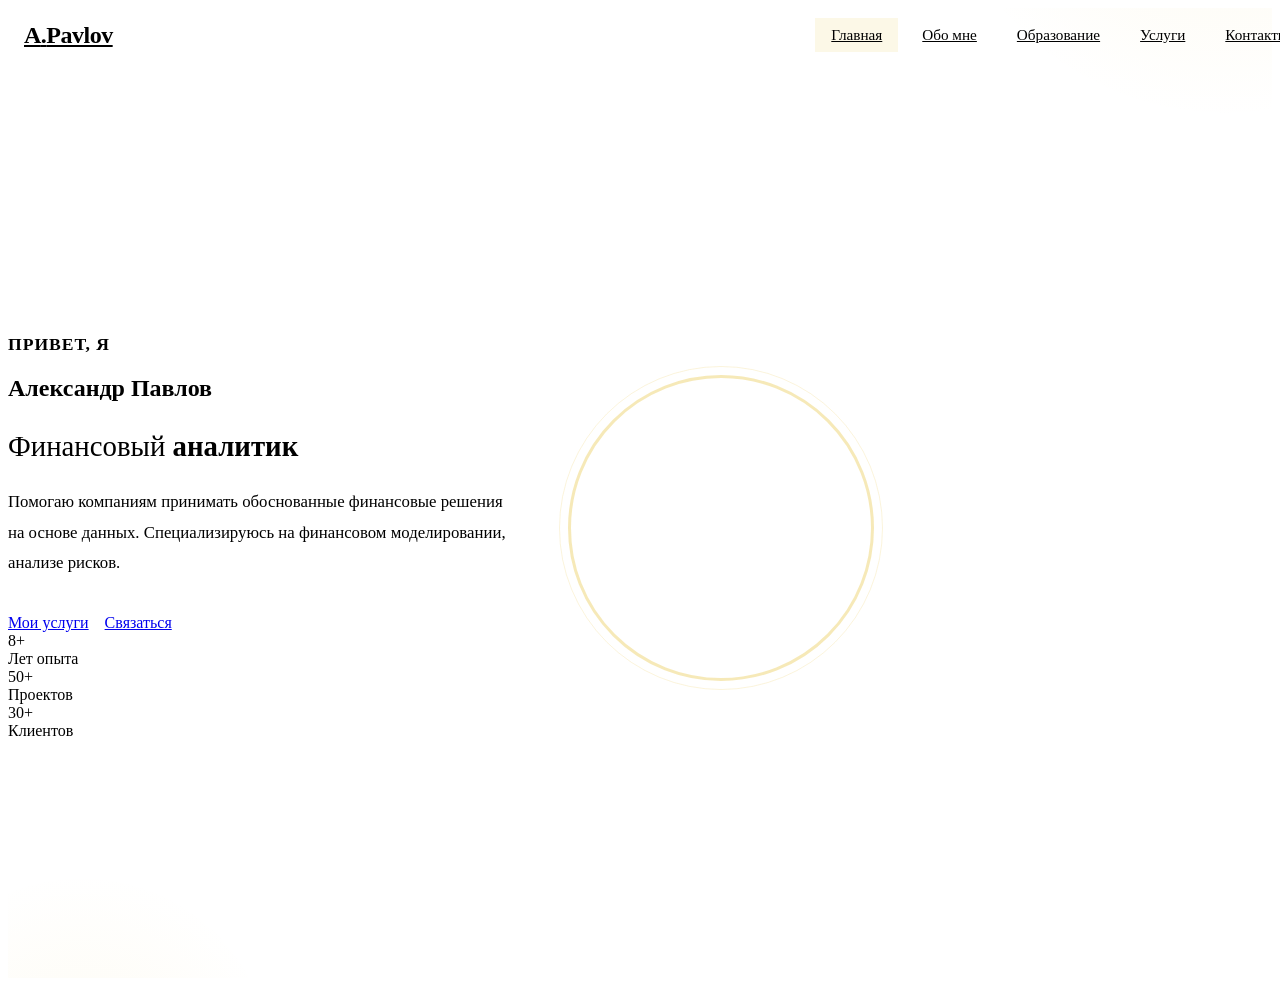
==== index.html @ a1b5e1e5 "first commit" ====
<!DOCTYPE html>
<html lang="en">
<head>
    <meta charset="UTF-8">
    <meta name="viewport" content="width=device-width, initial-scale=1.0">
    <link rel="stylesheet" href="css/navbar.css">
    <link rel="stylesheet" href="css/home.css">

    <title>WebPortfolioFinanceAnalitic</title>

</head>

<body>
    <nav class="navbar" id="navbar">
        <div class="container">
            <a href="index.html" class="navbar__logo">A<span>.</span>Pavlov</a>
            <div class="navbar__links" id="navLinks">
                <a href="index.html" class="navbar__link active">Главная</a>
                <a href="about.html" class="navbar__link">Обо мне</a>
                <a href="education.html" class="navbar__link">Образование</a>
                <a href="services.html" class="navbar__link">Услуги</a>
                <a href="contact.html" class="navbar__link">Контакты</a>
            </div>
            <button class="navbar__burger" id="burger" aria-label="Меню">
                <span></span>
                <span></span>
                <span></span>
            </button>
        </div>
    </nav>

    <section class="home">
        <div class="container">
            <div class="home__content">
                <div class="home__text">
                    <p class="home__greeting">Привет, я</p>
                    <h1 class="home__name">Александр Павлов</h1>
                    <p class="home__title">Финансовый <span>аналитик</span></p>
                    <p class="home__desc">
                        Помогаю компаниям принимать обоснованные финансовые решения 
                        на основе данных. Специализируюсь на финансовом моделировании, 
                        анализе рисков.
                    </p>
                    <div class="home__buttons">
                        <a href="services.html" class="btn btn-primary">Мои услуги</a>
                        <a href="contact.html" class="btn btn-outline">Связаться</a>
                    </div>
                    <div class="home__stats">
                        <div class="home__stat">
                            <div class="home__stat-number">8+</div>
                            <div class="home__stat-label">Лет опыта</div>
                        </div>
                        <div class="home__stat">
                            <div class="home__stat-number">50+</div>
                            <div class="home__stat-label">Проектов</div>
                        </div>
                        <div class="home__stat">
                            <div class="home__stat-number">30+</div>
                            <div class="home__stat-label">Клиентов</div>
                        </div>
                    </div>
                </div>
                <div class="home__visual">
                    <div class="home__avatar">
                        <div class="home__avatar-ring"></div>
                    </div>
                </div>
            </div>
        </div>
    </section>



</body>
</html>
---- css/navbar.css ----
.navbar {
    position: fixed;
    top: 0;
    left: 0;
    width: 100%;
    z-index: 1000;
    background: var(--bg-dark);
    padding: 0 24px;
    transition: box-shadow var(--transition);
}

.navbar.scrolled {
    box-shadow: 0 2px 20px rgba(0, 0, 0, 0.3);
}

.navbar .container {
    display: flex;
    align-items: center;
    justify-content: space-between;
    height: 70px;
}

.navbar__logo {
    font-size: 1.5rem;
    font-weight: 800;
    color: var(--text-light);
    letter-spacing: -0.5px;
}

.navbar__logo span {
    color: var(--accent);
}

.navbar__links {
    display: flex;
    align-items: center;
    gap: 8px;
}

.navbar__link {
    color: var(--text-muted);
    font-weight: 500;
    font-size: 0.95rem;
    padding: 8px 16px;
    border-radius: var(--radius-sm);
    transition: all var(--transition);
}

.navbar__link:hover {
    color: var(--text-light);
    background: rgba(255, 255, 255, 0.07);
}

.navbar__link.active {
    color: var(--accent);
    background: rgba(226, 183, 20, 0.1);
}

.navbar__burger {
    display: none;
    flex-direction: column;
    gap: 5px;
    cursor: pointer;
    padding: 4px;
    background: none;
    border: none;
}

.navbar__burger span {
    display: block;
    width: 26px;
    height: 2px;
    background: var(--text-light);
    border-radius: 2px;
    transition: all var(--transition);
}

.navbar__burger.open span:nth-child(1) {
    transform: rotate(45deg) translate(5px, 5px);
}

.navbar__burger.open span:nth-child(2) {
    opacity: 0;
}

.navbar__burger.open span:nth-child(3) {
    transform: rotate(-45deg) translate(5px, -5px);
}
---- css/home.css ----
.home {
    min-height: 100vh;
    display: flex;
    align-items: center;
    background: linear-gradient(135deg, var(--bg-dark) 0%, var(--bg-dark-alt) 100%);
    position: relative;
    overflow: hidden;
    padding-top: 70px;
}

.home::before {
    content: '';
    position: absolute;
    top: -50%;
    right: -20%;
    width: 600px;
    height: 600px;
    border-radius: 50%;
    background: radial-gradient(circle, rgba(226, 183, 20, 0.08) 0%, transparent 70%);
    pointer-events: none;
}

.home::after {
    content: '';
    position: absolute;
    bottom: -30%;
    left: -10%;
    width: 400px;
    height: 400px;
    border-radius: 50%;
    background: radial-gradient(circle, rgba(226, 183, 20, 0.05) 0%, transparent 70%);
    pointer-events: none;
}

.home .container {
    position: relative;
    z-index: 1;
}

.home__content {
    display: flex;
    align-items: center;
    justify-content: space-between;
    gap: 60px;
}

.home__text {
    flex: 1;
}

.home__greeting {
    font-size: 1.1rem;
    color: var(--accent);
    font-weight: 600;
    margin-bottom: 12px;
    letter-spacing: 1px;
    text-transform: uppercase;
}

.home__name {
    color: var(--text-light);
    margin-bottom: 8px;
}

.home__title {
    color: var(--text-muted);
    font-size: clamp(1.2rem, 3vw, 1.8rem);
    font-weight: 400;
    margin-bottom: 24px;
}

.home__title span {
    color: var(--accent);
    font-weight: 600;
}

.home__desc {
    color: var(--text-muted);
    font-size: 1.05rem;
    max-width: 500px;
    margin-bottom: 36px;
    line-height: 1.8;
}

.home__buttons {
    display: flex;
    gap: 16px;
    flex-wrap: wrap;
}

.home__visual {
    flex: 0 0 auto;
    position: relative;
}

.home__avatar {
    width: 300px;
    height: 300px;
    border-radius: 50%;
    background: linear-gradient(135deg, var(--bg-dark-alt), rgba(255, 255, 255, 0.05));
    border: 3px solid rgba(226, 183, 20, 0.3);
    display: flex;
    align-items: center;
    justify-content: center;
    font-size: 5rem;
    color: var(--accent);
    position: relative;
}

.home__avatar-ring {
    position: absolute;
    inset: -12px;
    border-radius: 50%;
    border: 1px solid rgba(226, 183, 20, 0.15);
    animation: pulse-ring 3s ease-in-out infinite;
}
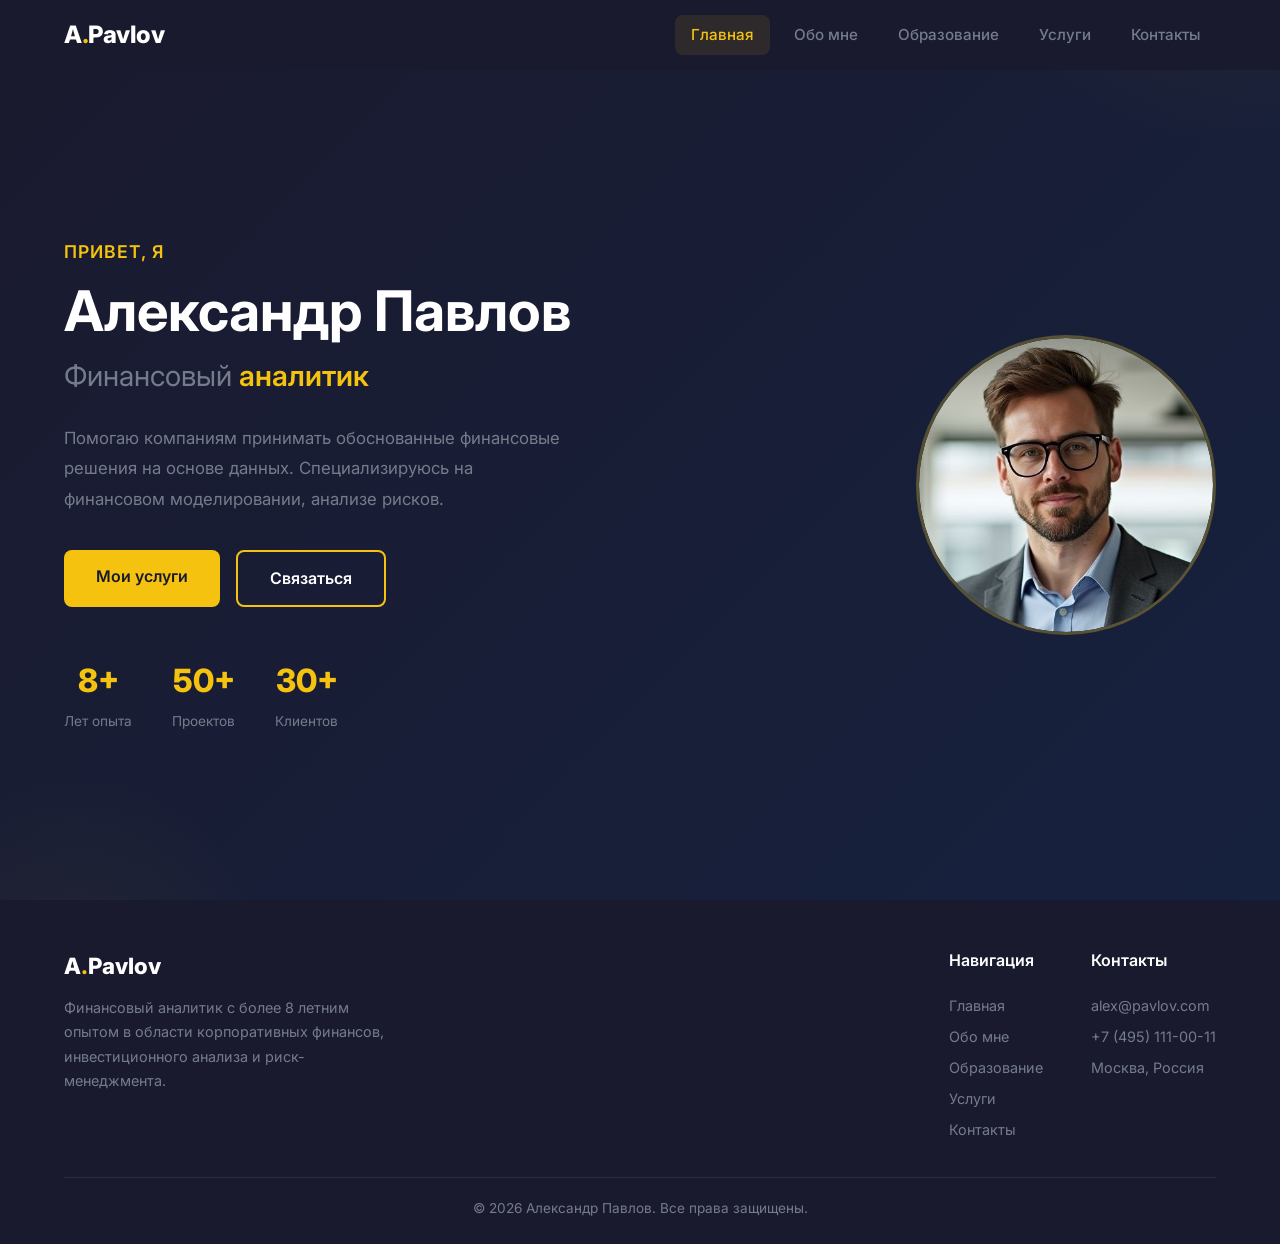
==== commit 6f07136d: "Дизайн Home и Footer" ====
--- a/index.html
+++ b/index.html
@@ -3,10 +3,12 @@
 <head>
     <meta charset="UTF-8">
     <meta name="viewport" content="width=device-width, initial-scale=1.0">
+    <link rel="stylesheet" href="css/header.css">
     <link rel="stylesheet" href="css/navbar.css">
     <link rel="stylesheet" href="css/home.css">
+    <link rel="stylesheet" href="css/footer.css">
 
-    <title>WebPortfolioFinanceAnalitic</title>
+    <title>PortfolioFinAnalitic</title>
 
 </head>
 
@@ -29,6 +31,7 @@
         </div>
     </nav>
 
+    <!-- Home section desig -->
     <section class="home">
         <div class="container">
             <div class="home__content">
@@ -62,13 +65,45 @@
                 </div>
                 <div class="home__visual">
                     <div class="home__avatar">
-                        <div class="home__avatar-ring"></div>
+                        <img src="img/home.jpg" alt="Александр Павлов" class="home__avatar-img">
+                        <div class="home__avatar-ring">
+                        </div>
                     </div>
                 </div>
             </div>
         </div>
     </section>
 
+    <!-- Footer section desig -->
+    <footer class="footer">
+        <div class="container">
+            <div class="footer__content">
+                <div class="footer__brand">
+                    <div class="footer__brand-name">A<span>.</span>Pavlov</div>
+                    <p class="footer__brand-desc">Финансовый аналитик с более 8 летним опытом в области корпоративных финансов, инвестиционного анализа и риск-менеджмента.</p>
+                </div>
+                <div class="footer__nav">
+                    <div class="footer__col">
+                        <div class="footer__col-title">Навигация</div>
+                        <a href="index.html">Главная</a>
+                        <a href="about.html">Обо мне</a>
+                        <a href="education.html">Образование</a>
+                        <a href="services.html">Услуги</a>
+                        <a href="contact.html">Контакты</a>
+                    </div>
+                    <div class="footer__col">
+                        <div class="footer__col-title">Контакты</div>
+                        <a href="mailto:alexey@morozov.com">alex@pavlov.com</a>
+                        <a href="tel:+74951234567">+7 (495) 111-00-11</a>
+                        <a href="#">Москва, Россия</a>
+                    </div>
+                </div>
+            </div>
+            <div class="footer__bottom">
+                &copy; 2026 Александр Павлов. Все права защищены.
+            </div>
+        </div>
+    </footer>
 
 
 </body>
--- a/css/header.css
+++ b/css/header.css
@@ -0,0 +1,140 @@
+@import url('https://fonts.googleapis.com/css2?family=Inter:wght@300;400;500;600;700;800&display=swap');
+
+*,
+*::before,
+*::after {
+    margin: 0;
+    padding: 0;
+    box-sizing: border-box;
+}
+
+:root {
+    --bg-light: #f5f6fa;
+    --bg-dark: #1a1a2e;
+    --bg-dark-alt: #16213e;
+    --accent: #f5c30f;
+    --accent-hover: #caa10c;
+    --text-dark: #2d2d2d;
+    --text-light: #ffffff;
+    --text-muted: #747c8b;
+    --card-bg: #ffffff;
+    --card-shadow: 0 4px 20px rgba(0, 0, 0, 0.08);
+    --card-shadow-hover: 0 8px 32px rgba(0, 0, 0, 0.14);
+    --border-light: #e0e4ec;
+    --transition: 0.3s ease;
+    --radius: 12px;
+    --radius-sm: 8px;
+    --max-width: 1200px;
+}
+
+html {
+    scroll-behavior: smooth;
+}
+
+body {
+    font-family: 'Inter', -apple-system, BlinkMacSystemFont, sans-serif;
+    background-color: var(--bg-light);
+    color: var(--text-dark);
+    line-height: 1.6;
+    -webkit-font-smoothing: antialiased;
+}
+
+a {
+    text-decoration: none;
+    color: inherit;
+    transition: color var(--transition);
+}
+
+ul {
+    list-style: none;
+}
+
+img {
+    max-width: 100%;
+    display: block;
+}
+
+h1, h2, h3, h4, h5, h6 {
+    line-height: 1.2;
+    font-weight: 700;
+}
+
+h1 {
+    font-size: clamp(2.2rem, 5vw, 3.5rem);
+}
+
+h2 {
+    font-size: clamp(1.8rem, 4vw, 2.5rem);
+}
+
+h3 {
+    font-size: 1.3rem;
+}
+
+.container {
+    width: 100%;
+    max-width: var(--max-width);
+    margin: 0 auto;
+    padding: 0 24px;
+}
+
+.section {
+    padding: 80px 0;
+}
+
+.section-title {
+    text-align: center;
+    margin-bottom: 16px;
+    color: var(--text-dark);
+}
+
+.section-subtitle {
+    text-align: center;
+    color: var(--text-muted);
+    margin-bottom: 48px;
+    font-size: 1.05rem;
+}
+
+.btn {
+    display: inline-block;
+    padding: 14px 32px;
+    border-radius: var(--radius-sm);
+    font-weight: 600;
+    font-size: 1rem;
+    cursor: pointer;
+    border: none;
+    transition: all var(--transition);
+}
+
+.btn-primary {
+    background: var(--accent);
+    color: var(--bg-dark);
+}
+
+.btn-primary:hover {
+    background: var(--accent-hover);
+    transform: translateY(-2px);
+    box-shadow: 0 6px 20px rgba(226, 183, 20, 0.35);
+}
+
+.btn-outline {
+    background: transparent;
+    color: var(--text-light);
+    border: 2px solid var(--accent);
+}
+
+.btn-outline:hover {
+    background: var(--accent);
+    color: var(--bg-dark);
+}
+
+.reveal {
+    opacity: 0;
+    transform: translateY(30px);
+    transition: opacity 0.6s ease, transform 0.6s ease;
+}
+
+.reveal.visible {
+    opacity: 1;
+    transform: translateY(0);
+}
--- a/css/home.css
+++ b/css/home.css
@@ -102,9 +102,15 @@
     display: flex;
     align-items: center;
     justify-content: center;
-    font-size: 5rem;
-    color: var(--accent);
     position: relative;
+    overflow: hidden;
+}
+
+.home__avatar-img {
+    width: 100%;
+    height: 100%;
+    object-fit: cover;
+    border-radius: 50%;
 }
 
 .home__avatar-ring {
@@ -114,3 +120,52 @@
     border: 1px solid rgba(226, 183, 20, 0.15);
     animation: pulse-ring 3s ease-in-out infinite;
 }
+
+
+.home__stats {
+    display: flex;
+    gap: 40px;
+    margin-top: 48px;
+}
+
+.home__stat {
+    text-align: center;
+}
+
+.home__stat-number {
+    font-size: 2rem;
+    font-weight: 800;
+    color: var(--accent);
+}
+
+.home__stat-label {
+    font-size: 0.85rem;
+    color: var(--text-muted);
+    margin-top: 4px;
+}
+
+@media (max-width: 900px) {
+    .home__content {
+        flex-direction: column;
+        text-align: center;
+    }
+
+    .home__desc {
+        margin-left: auto;
+        margin-right: auto;
+    }
+
+    .home__buttons {
+        justify-content: center;
+    }
+
+    .home__stats {
+        justify-content: center;
+    }
+
+    .home__avatar {
+        width: 220px;
+        height: 220px;
+        font-size: 3.5rem;
+    }
+}
--- a/css/footer.css
+++ b/css/footer.css
@@ -0,0 +1,111 @@
+.footer {
+    background: var(--bg-dark);
+    color: var(--text-muted);
+    padding: 48px 0 24px;
+}
+
+.footer__content {
+    display: flex;
+    justify-content: space-between;
+    align-items: flex-start;
+    flex-wrap: wrap;
+    gap: 32px;
+    margin-bottom: 32px;
+}
+
+.footer__brand {
+    max-width: 320px;
+}
+
+.footer__brand-name {
+    font-size: 1.4rem;
+    font-weight: 800;
+    color: var(--text-light);
+    margin-bottom: 12px;
+}
+
+.footer__brand-name span {
+    color: var(--accent);
+}
+
+.footer__brand-desc {
+    font-size: 0.9rem;
+    line-height: 1.7;
+}
+
+.footer__nav {
+    display: flex;
+    gap: 48px;
+}
+
+.footer__col-title {
+    color: var(--text-light);
+    font-weight: 600;
+    font-size: 1rem;
+    margin-bottom: 16px;
+}
+
+.footer__col a {
+    display: block;
+    color: var(--text-muted);
+    font-size: 0.9rem;
+    padding: 4px 0;
+    transition: color var(--transition);
+}
+
+.footer__col a:hover {
+    color: var(--accent);
+}
+
+.footer__socials {
+    display: flex;
+    gap: 12px;
+    margin-top: 12px;
+}
+
+.footer__social-link {
+    width: 40px;
+    height: 40px;
+    border-radius: 50%;
+    background: rgba(255, 255, 255, 0.07);
+    display: flex;
+    align-items: center;
+    justify-content: center;
+    color: var(--text-muted);
+    font-size: 1.1rem;
+    transition: all var(--transition);
+}
+
+.footer__social-link:hover {
+    background: var(--accent);
+    color: var(--bg-dark);
+}
+
+.footer__bottom {
+    border-top: 1px solid rgba(255, 255, 255, 0.08);
+    padding-top: 20px;
+    text-align: center;
+    font-size: 0.85rem;
+}
+
+@media (max-width: 768px) {
+    .footer__content {
+        flex-direction: column;
+        align-items: center;
+        text-align: center;
+    }
+
+    .footer__brand {
+        max-width: 100%;
+    }
+
+    .footer__nav {
+        flex-direction: column;
+        gap: 24px;
+        align-items: center;
+    }
+
+    .footer__socials {
+        justify-content: center;
+    }
+}
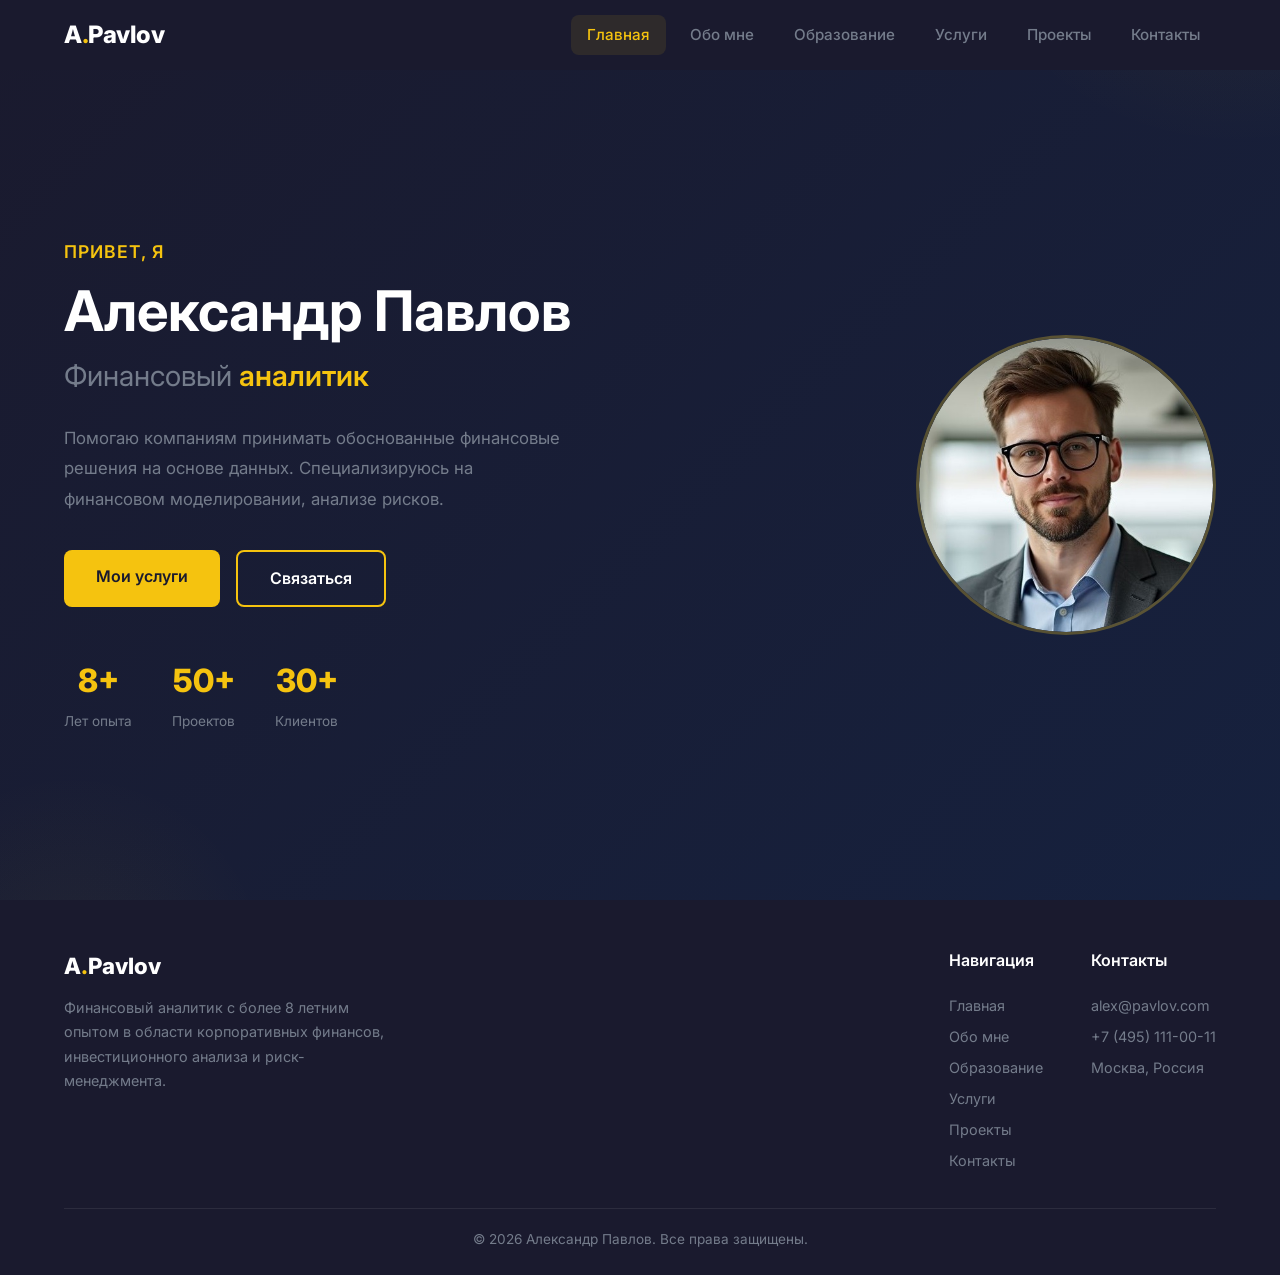
==== commit 4aa848c6: "Реализация Contact + Portfolio и доработки анимации в Проектах" ====
--- a/index.html
+++ b/index.html
@@ -21,6 +21,7 @@
                 <a href="about.html" class="navbar__link">Обо мне</a>
                 <a href="education.html" class="navbar__link">Образование</a>
                 <a href="services.html" class="navbar__link">Услуги</a>
+                <a href="portfolio.html" class="navbar__link">Проекты</a>
                 <a href="contact.html" class="navbar__link">Контакты</a>
             </div>
             <button class="navbar__burger" id="burger" aria-label="Меню">
@@ -89,6 +90,7 @@
                         <a href="about.html">Обо мне</a>
                         <a href="education.html">Образование</a>
                         <a href="services.html">Услуги</a>
+                        <a href="portfolio.html">Проекты</a>
                         <a href="contact.html">Контакты</a>
                     </div>
                     <div class="footer__col">
@@ -105,6 +107,6 @@
         </div>
     </footer>
 
-
+    <script src="js/script.js"></script>
 </body>
 </html>
--- a/css/navbar.css
+++ b/css/navbar.css
@@ -86,3 +86,64 @@
 .navbar__burger.open span:nth-child(3) {
     transform: rotate(-45deg) translate(5px, -5px);
 }
+
+/* === Responsive === */
+
+@media (max-width: 768px) {
+    .navbar .container {
+        position: relative;
+    }
+
+    .navbar__burger {
+        display: flex;
+    }
+
+    .navbar__links {
+        position: absolute;
+        top: 70px;
+        left: 0;
+        width: 100%;
+        background: var(--bg-dark);
+        flex-direction: column;
+        align-items: stretch;
+        gap: 0;
+        padding: 0 24px;
+        max-height: 0;
+        overflow: hidden;
+        opacity: 0;
+        transition: max-height 0.35s ease, opacity 0.3s ease, padding 0.35s ease;
+        box-shadow: none;
+    }
+
+    .navbar__links.open {
+        max-height: 400px;
+        opacity: 1;
+        padding: 8px 24px 20px;
+        box-shadow: 0 8px 24px rgba(0, 0, 0, 0.3);
+    }
+
+    .navbar__link {
+        padding: 14px 16px;
+        font-size: 1rem;
+        border-radius: var(--radius-sm);
+    }
+
+    .navbar__link:hover {
+        background: rgba(255, 255, 255, 0.07);
+    }
+}
+
+@media (max-width: 480px) {
+    .navbar__logo {
+        font-size: 1.3rem;
+    }
+
+    .navbar__links.open {
+        padding: 8px 16px 16px;
+    }
+
+    .navbar__link {
+        padding: 12px 12px;
+        font-size: 0.95rem;
+    }
+}
--- a/css/home.css
+++ b/css/home.css
@@ -169,3 +169,23 @@
         font-size: 3.5rem;
     }
 }
+
+@media (max-width: 480px) {
+    .home__buttons {
+        flex-direction: column;
+        align-items: center;
+    }
+
+    .home__buttons .btn {
+        width: 100%;
+        text-align: center;
+    }
+
+    .home__stats {
+        gap: 24px;
+    }
+
+    .home__stat-number {
+        font-size: 1.6rem;
+    }
+}
